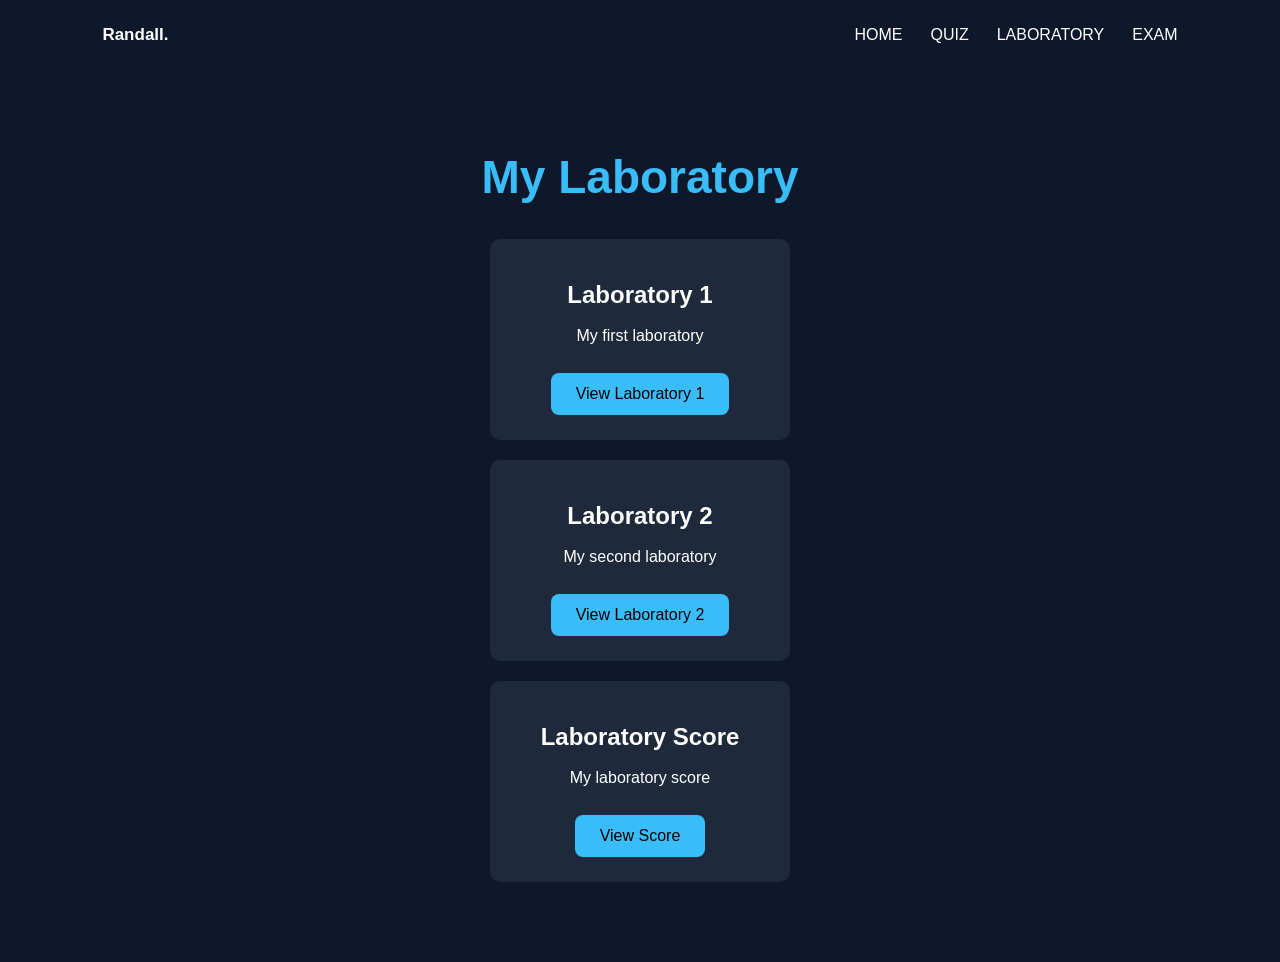
==== laboratory.html @ 9560ba88 "My portfolio" ====
<!DOCTYPE html>
<html lang="en">

<head>

    <meta charset="UTF-8">

    <meta name="viewport"
          content="width=device-width, initial-scale=1.0">

    <title>Laboratory | Randall</title>

    <link rel="stylesheet" href="style.css">

</head>


<body>

<header>

    <div class="logo">
        Randall.
    </div>

    <nav>

        <a href="index.html">
            HOME
        </a>

        <a href="quiz.html">
            QUIZ
        </a>

        <a href="laboratory.html">
            LABORATORY
        </a>

        <a href="exam.html">
            EXAM
        </a>

    </nav>

</header>


<main class="page">

    <h1 class="page-title">
        My Laboratory
    </h1>


    <div class="cards">


        <!-- LABORATORY 1 -->

        <div class="card">

            <h2>
                Laboratory 1
            </h2>

            <p>
                My first laboratory
            </p>

            <a
                href="#"
                class="button"
                onclick="openLab1()">

                View Laboratory 1

            </a>

        </div>


        <!-- LABORATORY 2 -->

        <div class="card">

            <h2>
                Laboratory 2
            </h2>

            <p>
                My second laboratory
            </p>

            <a
                href="#"
                class="button"
                onclick="openLab2()">

                View Laboratory 2

            </a>

        </div>


        <!-- SCORE -->

        <div class="card">

            <h2>
                Laboratory Score
            </h2>

            <p>
                My laboratory score
            </p>

            <a
                href="#"
                class="button"
                onclick="showScore()">

                View Score

            </a>

        </div>


    </div>

</main>


<script>

function openLab1() {

    alert("Laboratory 1 opened!");

}


function openLab2() {

    alert("Laboratory 2 opened!");

}


function showScore() {

    alert("Laboratory Score: 90 / 100");

}

</script>


</body>
</html>
---- style.css ----
* {
    box-sizing: border-box;
}

body {
    margin: 0;
    font-family: Arial, sans-serif;
    background: #0f172a;
    color: white;
}

/* NAVIGATION */
header {
    height: 70px;
    display: flex;
    align-items: center;
    justify-content: space-between;
    padding: 0 8%;
}

.logo {
    font-size: 17px;
    font-weight: bold;
}

nav {
    display: flex;
    gap: 28px;
}

nav a {
    color: white;
    text-decoration: none;
    font-size: 16px;
}

nav a:hover {
    color: #38bdf8;
}

/* HOME */
.home {
    min-height: calc(100vh - 70px);
    display: flex;
    align-items: center;
    justify-content: center;
    gap: 60px;
    padding: 50px;
    background: linear-gradient(135deg, #07111f, #172554, #0f766e);
}

.profile {
    width: 270px;
    height: 350px;
    border-radius: 50%;
    overflow: hidden;
    border: 4px solid #38bdf8;
}

.profile img {
    width: 100%;
    height: 100%;
    object-fit: cover;
}

.home-text {
    max-width: 550px;
}

.home-text h1 {
    font-size: 55px;
    margin: 0;
    color: #38bdf8;
}

.home-text h2 {
    margin: 10px 0;
}

.home-text p {
    line-height: 1.7;
    color: #dbeafe;
}

.button {
    display: inline-block;
    margin-top: 15px;
    padding: 12px 25px;
    background: #38bdf8;
    color: #000;
    text-decoration: none;
    border-radius: 8px;
}

/* OTHER PAGES */
.page {
    width: 90%;
    max-width: 900px;
    margin: 80px auto;
}

.page-title {
    text-align: center;
    color: #38bdf8;
    font-size: 46px;
    margin-bottom: 35px;
}

/* CARDS */
.cards {
    display: flex;
    flex-direction: column;
    align-items: center;
    gap: 20px;
}

.card {
    width: 300px;
    background: #1e293b;
    padding: 42px 30px 25px;
    text-align: center;
    border-radius: 10px;
}

.card h2 {
    margin: 0 0 18px;
    font-size: 24px;
}

.card p {
    margin-bottom: 28px;
}

.card .button {
    margin-top: 0;
    border: none;
    cursor: pointer;
    font-size: 16px;
}

/* QUIZ / EXAM */
.question {
    background: #1e293b;
    padding: 25px;
    margin: 20px auto;
    border-radius: 10px;
    max-width: 650px;
}

.question h3 {
    margin-top: 0;
}

.question label {
    display: block;
    margin: 12px 0;
}

.submit {
    display: block;
    margin: 25px auto;
    padding: 12px 25px;
    background: #38bdf8;
    border: none;
    border-radius: 8px;
    cursor: pointer;
    font-size: 16px;
}

.result {
    text-align: center;
    color: #38bdf8;
    font-size: 20px;
    font-weight: bold;
}

/* MOBILE */
@media (max-width: 700px) {

    header {
        height: auto;
        padding: 20px;
        flex-direction: column;
        gap: 20px;
    }

    nav {
        gap: 15px;
        flex-wrap: wrap;
        justify-content: center;
    }

    .home {
        flex-direction: column;
        text-align: center;
        padding: 40px 20px;
    }

    .home-text h1 {
        font-size: 40px;
    }

    .profile {
        width: 220px;
        height: 280px;
    }
}
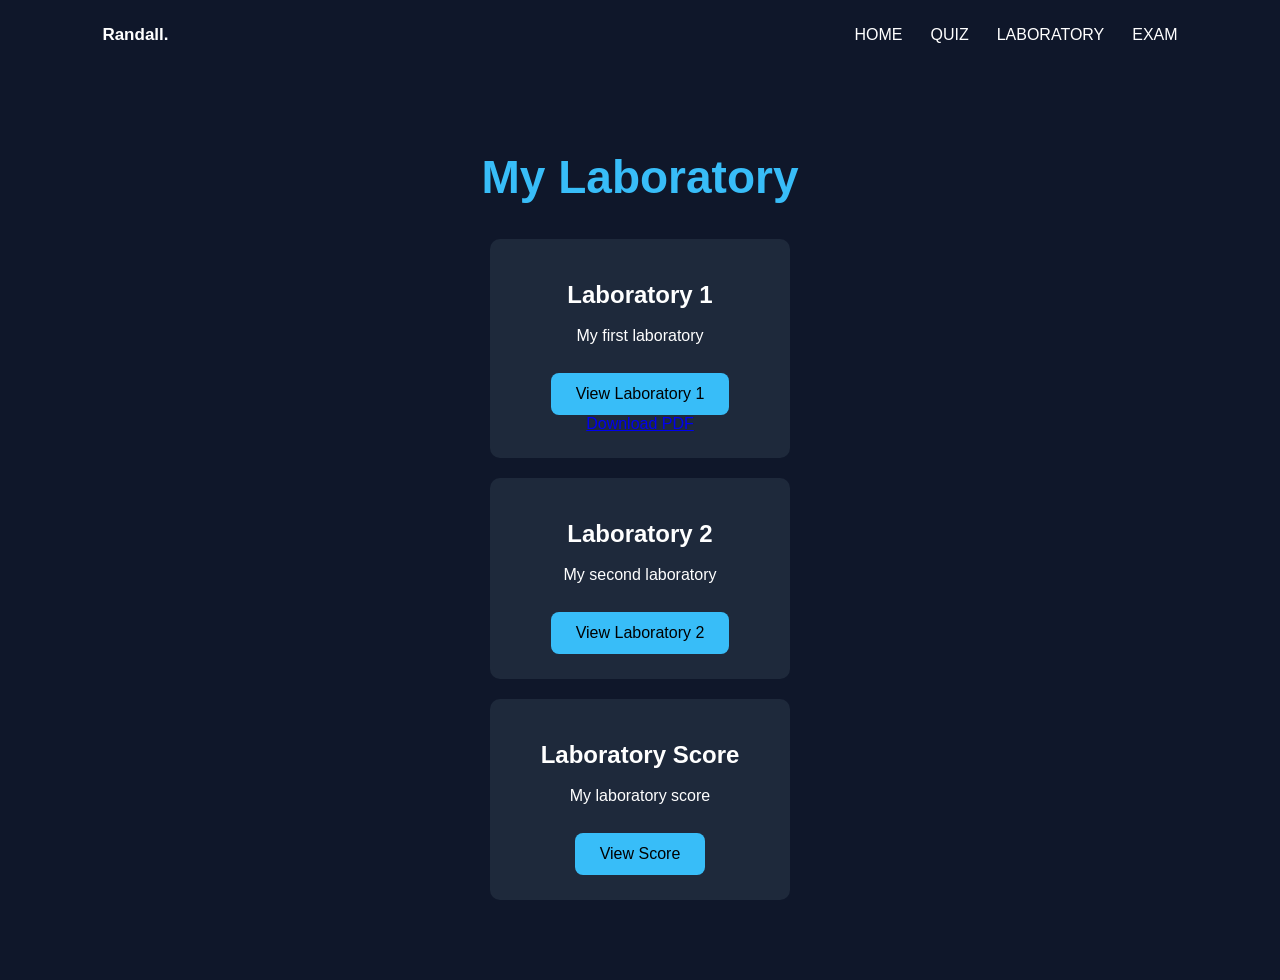
==== commit d66872c2: "with pdf files" ====
--- a/laboratory.html
+++ b/laboratory.html
@@ -75,6 +75,7 @@
 
                 View Laboratory 1
 
+               <a href="files/LEVISTE-LAB1.pdf" download=>Download PDF</a>
             </a>
 
         </div>
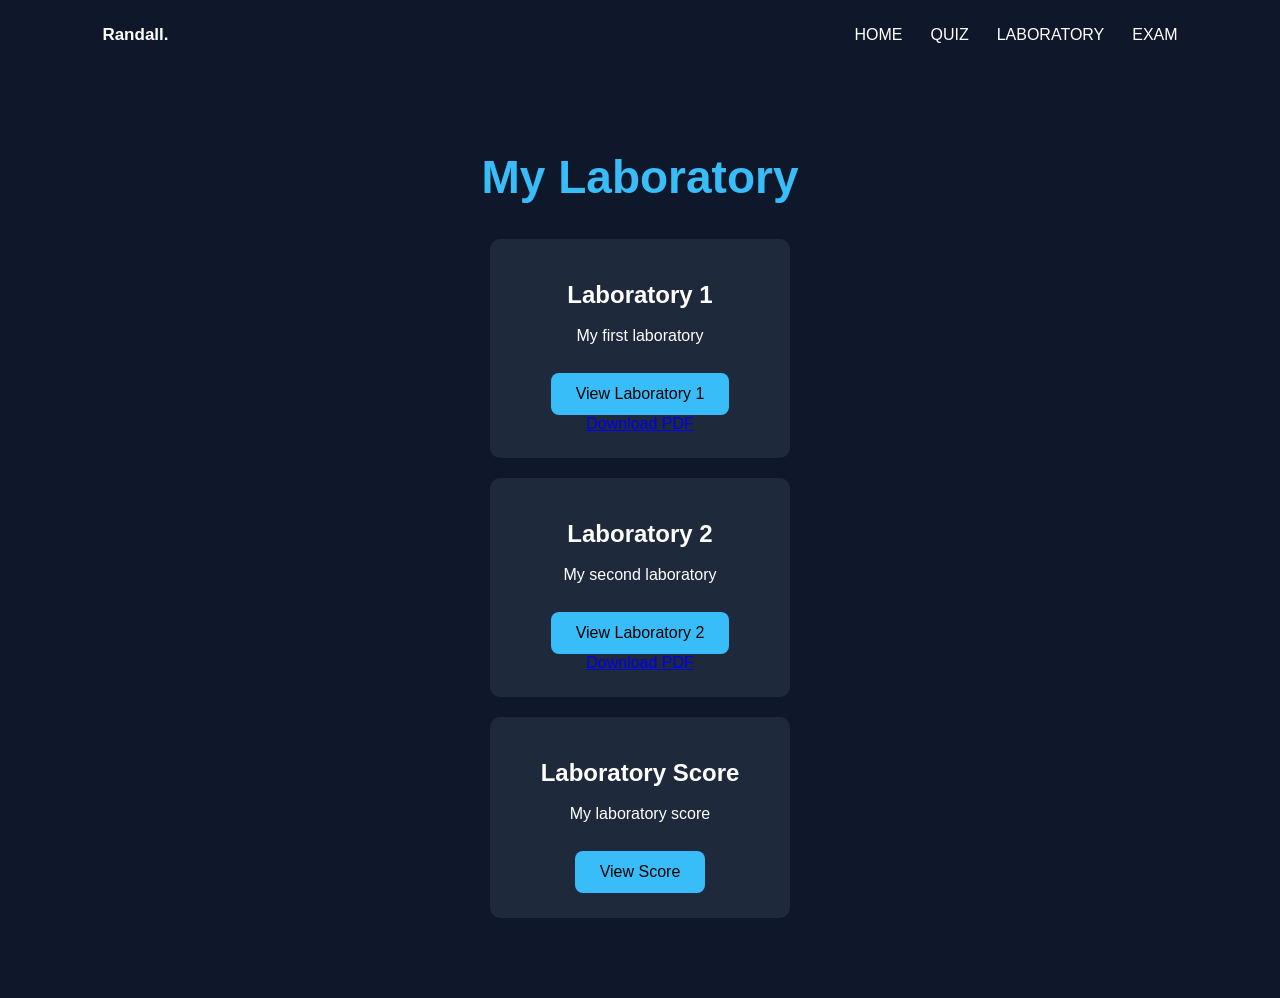
==== commit fb9cf12c: "add files" ====
--- a/laboratory.html
+++ b/laboratory.html
@@ -99,6 +99,7 @@
                 onclick="openLab2()">
 
                 View Laboratory 2
+                <a href="files/LEVISTE-UBUNTU.pdf" download=>Download PDF</a>
 
             </a>
 
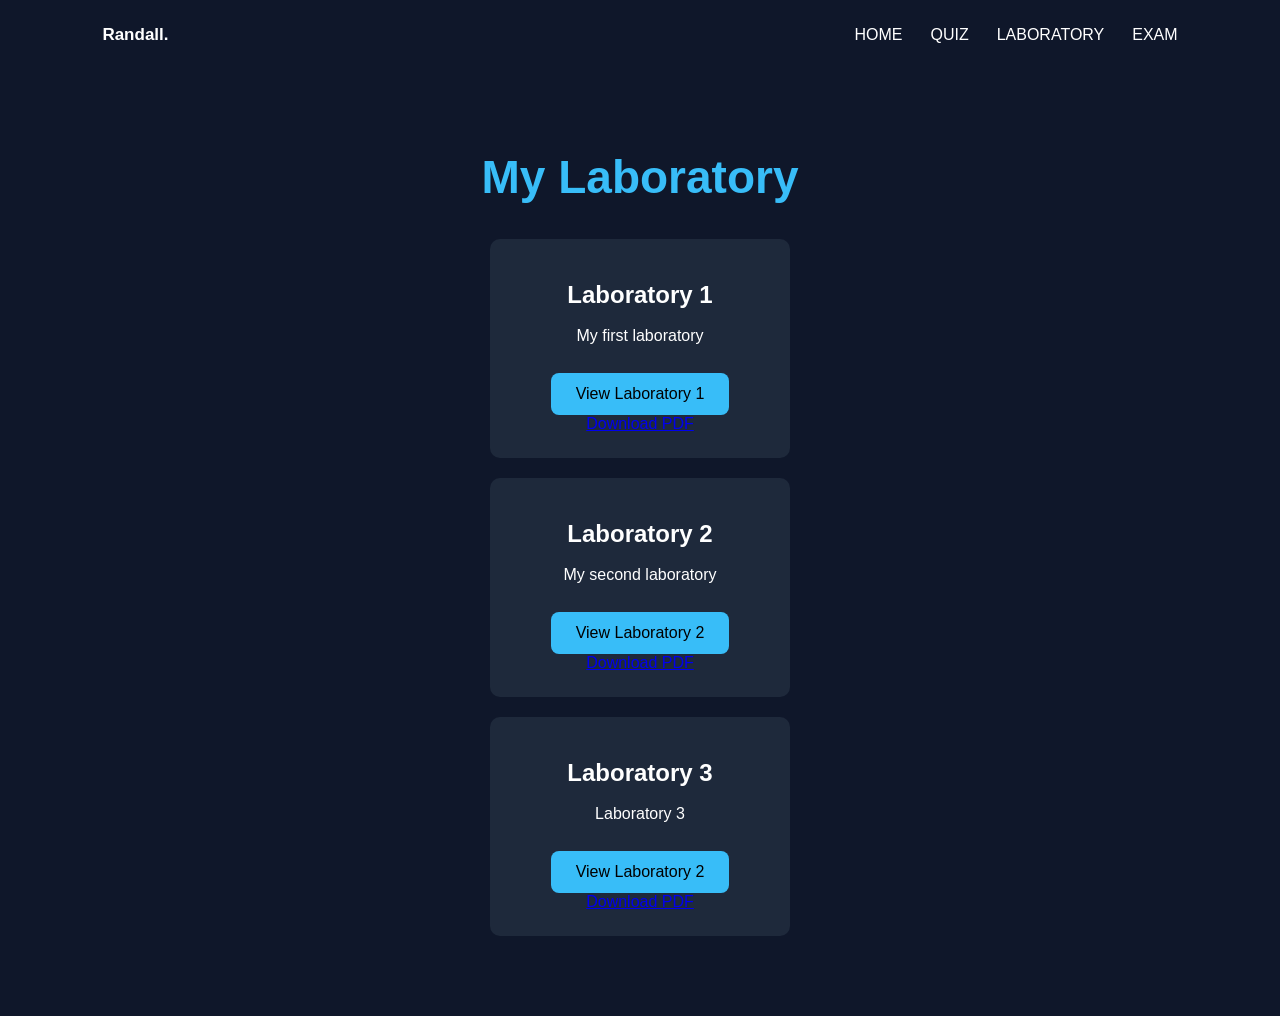
==== commit 9c746458: "update lab 3" ====
--- a/laboratory.html
+++ b/laboratory.html
@@ -111,19 +111,21 @@
         <div class="card">
 
             <h2>
-                Laboratory Score
+                Laboratory 3
             </h2>
 
             <p>
-                My laboratory score
+                Laboratory 3
             </p>
 
             <a
                 href="#"
                 class="button"
-                onclick="showScore()">
+                onclick="openLab3()">
 
-                View Score
+                
+                View Laboratory 2
+                <a href="picture.png" download=>Download PDF</a>
 
             </a>
 
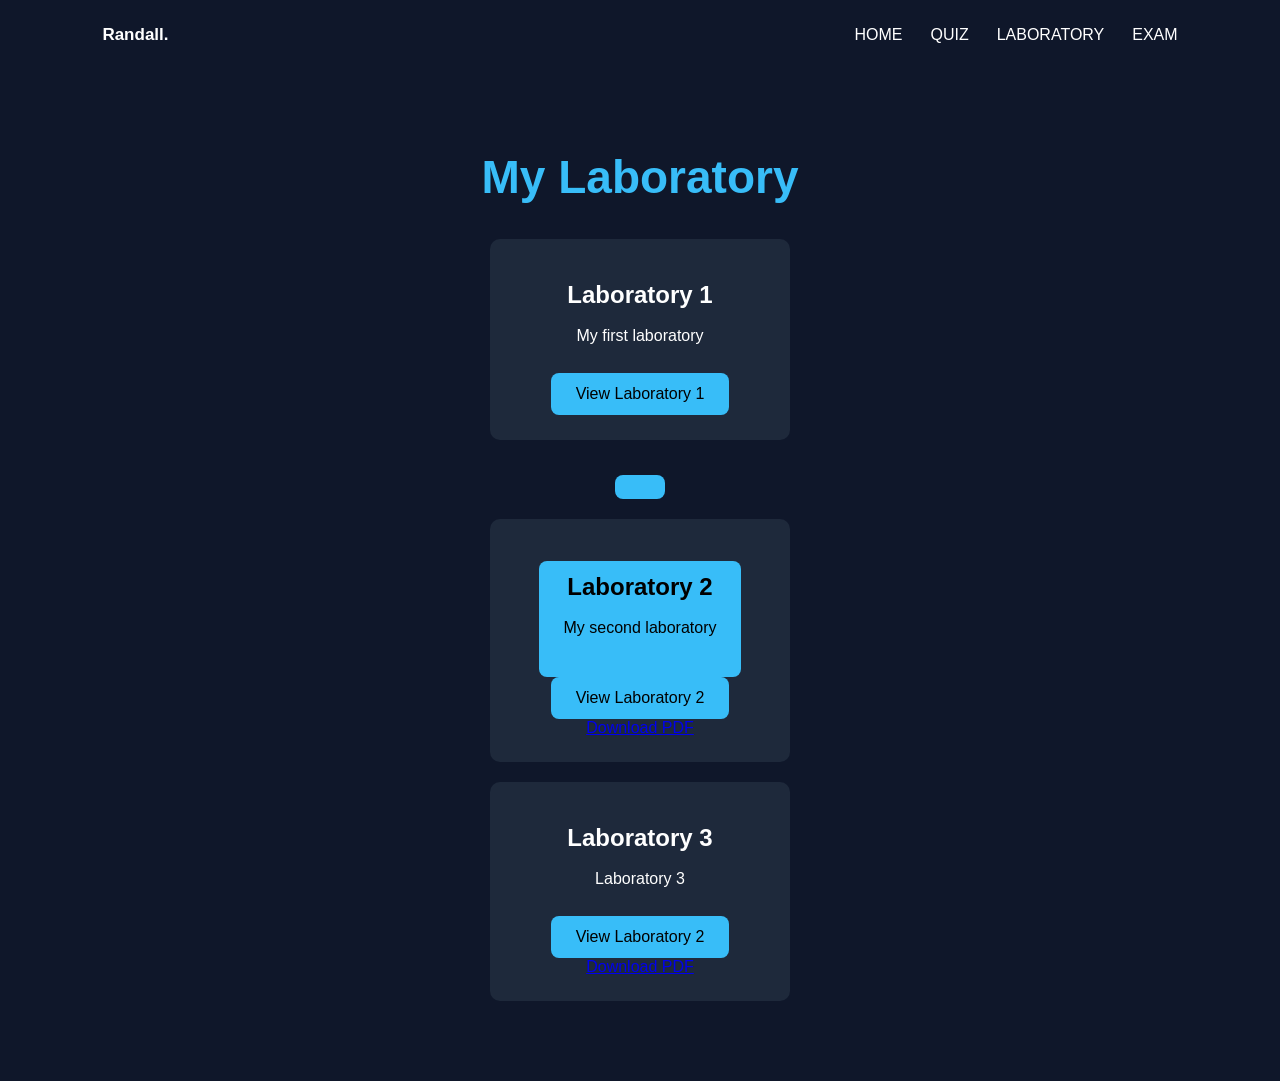
==== commit 3681a05d: "update lab" ====
--- a/laboratory.html
+++ b/laboratory.html
@@ -69,15 +69,13 @@
             </p>
 
             <a
-                href="#"
+                href="files/LEVISTE-LAB1.pdf"
                 class="button"
-                onclick="openLab1()">
+                onclick="openLab1()" download =>
 
                 View Laboratory 1
 
-               <a href="files/LEVISTE-LAB1.pdf" download=>Download PDF</a>
-            </a>
-
+               
         </div>
 
 
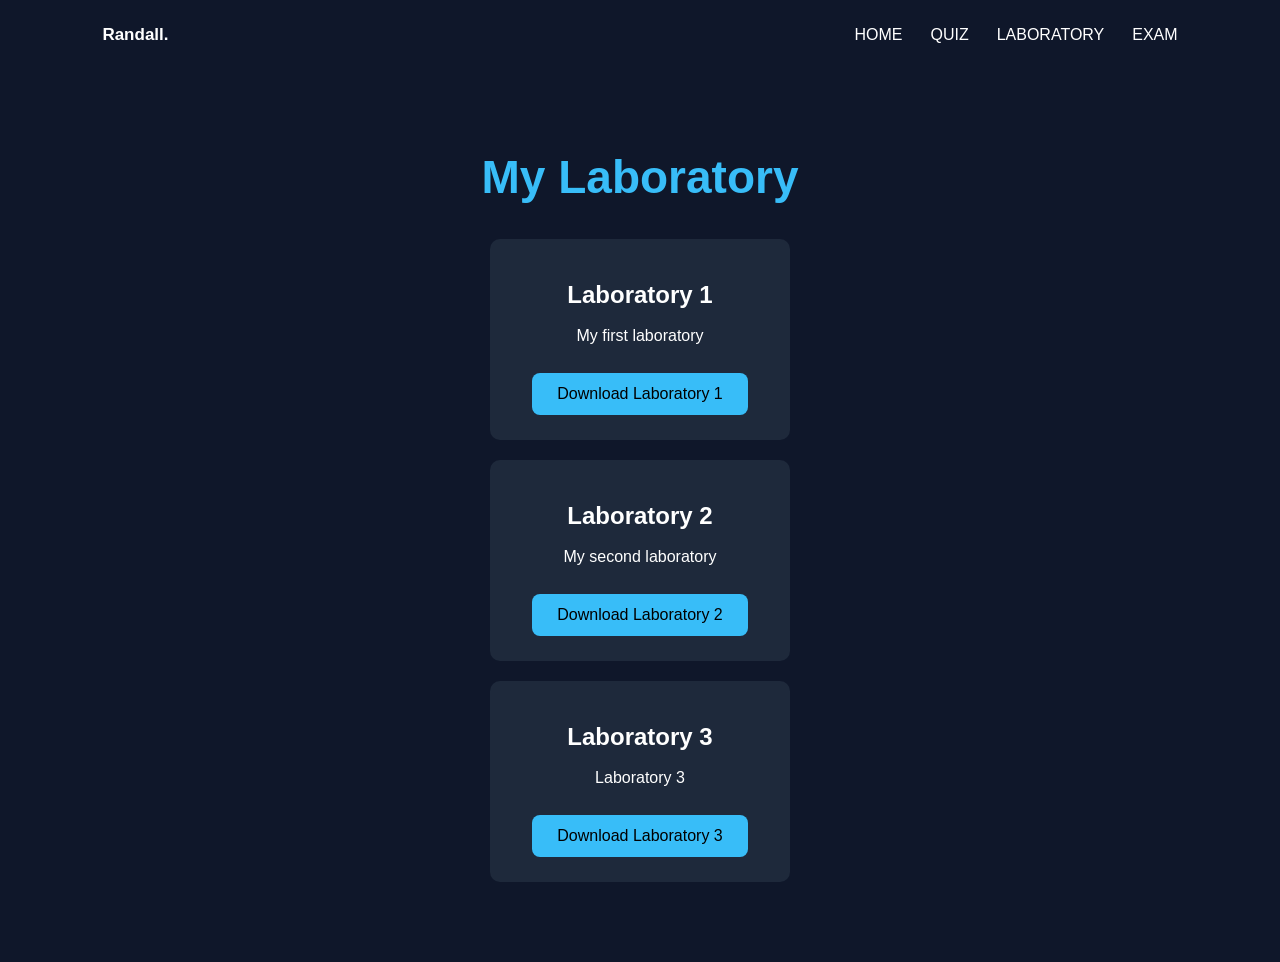
==== commit a286c207: "update all lab" ====
--- a/laboratory.html
+++ b/laboratory.html
@@ -71,10 +71,10 @@
             <a
                 href="files/LEVISTE-LAB1.pdf"
                 class="button"
-                onclick="openLab1()" download =>
+                onclick="openLab1()" >
 
-                View Laboratory 1
-
+                Download Laboratory 1
+            </a>
                
         </div>
 
@@ -92,13 +92,11 @@
             </p>
 
             <a
-                href="#"
+                href="files/LEVISTE-UBUNTU.pdf"
                 class="button"
                 onclick="openLab2()">
 
-                View Laboratory 2
-                <a href="files/LEVISTE-UBUNTU.pdf" download=>Download PDF</a>
-
+                Download Laboratory 2
             </a>
 
         </div>
@@ -117,16 +115,13 @@
             </p>
 
             <a
-                href="#"
+                href="picture.png"
                 class="button"
                 onclick="openLab3()">
 
                 
-                View Laboratory 2
-                <a href="picture.png" download=>Download PDF</a>
-
+                Download Laboratory 3
             </a>
-
         </div>
 
 
